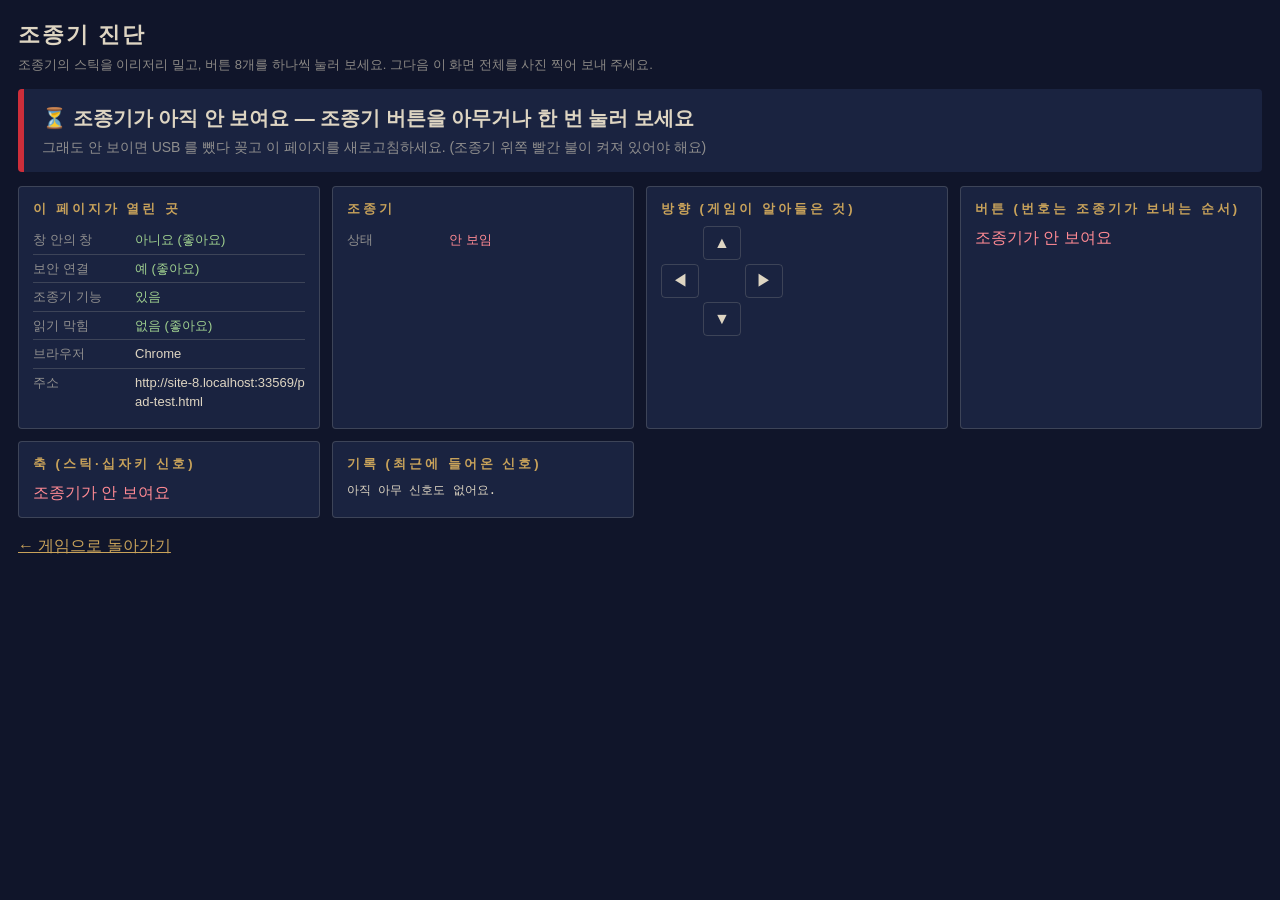
==== pad-test.html @ f063224a "조이스틱이 버튼 이름대로 동작하게 고치고 진단 페이지 추가 조종기 진단 페이지 (pad-test.html) 새로 만듦 - 조종기가 보내는 축·버튼 값을 날것 그대로 실시간으로 보여" ====
<!DOCTYPE html>
<html lang="ko">
<head>
  <meta charset="UTF-8">
  <meta name="viewport" content="width=device-width, initial-scale=1.0">
  <title>조종기 진단 — 독립을 향하여</title>
  <style>
    /* ==============================================================
       조종기 진단 페이지
       ★ 조종기가 보내는 신호를 날것 그대로 보여줘요.
         게임에서 조종기가 안 먹을 때, 이 화면을 사진 찍어 보내면
         무엇이 문제인지 바로 알 수 있어요.
       ============================================================== */
    :root {
      --bg: #10152a; --panel: #1a2340; --ink: #080b16;
      --paper: #ded5c2; --dim: rgba(222, 213, 194, 0.6);
      --ochre: #c8a25a; --red: #cd2e3a; --moss: #6f8f6a;
      --line: rgba(222, 213, 194, 0.18);
    }
    * { box-sizing: border-box; margin: 0; padding: 0; }
    body {
      font-family: "Apple SD Gothic Neo", "Noto Sans KR", "Malgun Gothic", sans-serif;
      background: var(--bg); color: var(--paper);
      padding: 18px; line-height: 1.5;
    }
    h1 { font-size: 22px; letter-spacing: 2px; margin-bottom: 4px; }
    .sub { color: var(--dim); font-size: 13px; margin-bottom: 14px; }

    /* 맨 위 큰 결과 */
    #verdict {
      font-size: 20px; font-weight: 800; padding: 14px 18px;
      border-radius: 4px; margin-bottom: 14px;
      background: var(--panel); border-left: 6px solid var(--dim);
    }
    #verdict.good { border-left-color: var(--moss); }
    #verdict.bad  { border-left-color: var(--red); }
    #verdict small { display: block; font-size: 14px; font-weight: 500; color: var(--dim); margin-top: 4px; }

    .grid { display: grid; grid-template-columns: repeat(auto-fit, minmax(300px, 1fr)); gap: 12px; }
    .card { background: var(--panel); border: 1px solid var(--line); border-radius: 4px; padding: 12px 14px; }
    .card h2 { font-size: 13px; letter-spacing: 3px; color: var(--ochre); margin-bottom: 8px; }

    .row { display: flex; gap: 10px; padding: 4px 0; border-bottom: 1px solid var(--line); font-size: 13px; }
    .row:last-child { border-bottom: none; }
    .row b { flex: none; width: 92px; color: var(--dim); font-weight: 500; }
    .row span { word-break: break-all; }
    .ok  { color: #9fd08f; } .no { color: #ff8a93; }

    /* 축 막대 */
    .axis { display: grid; grid-template-columns: 34px 1fr 54px; gap: 8px; align-items: center; margin: 3px 0; font-size: 12px; }
    .bar { position: relative; height: 14px; background: rgba(0,0,0,0.35); border: 1px solid var(--line); }
    .bar::before { content: ''; position: absolute; left: 50%; top: 0; bottom: 0; width: 1px; background: var(--line); }
    .fill { position: absolute; top: 0; bottom: 0; background: var(--ochre); }
    .axis.moved .fill { background: var(--red); }
    .num { font-family: ui-monospace, Consolas, monospace; text-align: right; }

    /* 버튼 칸 */
    .btns { display: flex; flex-wrap: wrap; gap: 5px; }
    .btn { width: 40px; height: 34px; display: grid; place-items: center; border: 1px solid var(--line); border-radius: 4px; font-size: 12px; font-weight: 800; }
    .btn.on { background: var(--ochre); color: var(--ink); border-color: var(--ochre); }

    /* 방향 */
    .dirs { display: grid; grid-template-columns: repeat(3, 38px); gap: 4px; }
    .dir { height: 34px; display: grid; place-items: center; border: 1px solid var(--line); border-radius: 4px; }
    .dir.on { background: var(--moss); color: var(--ink); }

    #log { font-family: ui-monospace, Consolas, monospace; font-size: 12px; max-height: 180px; overflow-y: auto; white-space: pre-wrap; }
    .back { display: inline-block; margin-top: 16px; color: var(--ochre); }
  </style>
</head>
<body>
  <h1>조종기 진단</h1>
  <p class="sub">조종기의 스틱을 이리저리 밀고, 버튼 8개를 하나씩 눌러 보세요. 그다음 이 화면 전체를 사진 찍어 보내 주세요.</p>

  <div id="verdict">확인하는 중…</div>

  <div class="grid">
    <div class="card">
      <h2>이 페이지가 열린 곳</h2>
      <div id="env"></div>
    </div>

    <div class="card">
      <h2>조종기</h2>
      <div id="pad"></div>
    </div>

    <div class="card">
      <h2>방향 (게임이 알아들은 것)</h2>
      <div class="dirs">
        <span></span><div class="dir" id="d-up">▲</div><span></span>
        <div class="dir" id="d-left">◀</div><span></span><div class="dir" id="d-right">▶</div>
        <span></span><div class="dir" id="d-down">▼</div><span></span>
      </div>
    </div>

    <div class="card">
      <h2>버튼 (번호는 조종기가 보내는 순서)</h2>
      <div class="btns" id="btns"></div>
    </div>

    <div class="card">
      <h2>축 (스틱·십자키 신호)</h2>
      <div id="axes"></div>
    </div>

    <div class="card">
      <h2>기록 (최근에 들어온 신호)</h2>
      <div id="log">아직 아무 신호도 없어요.</div>
    </div>
  </div>

  <a class="back" href="index.html">← 게임으로 돌아가기</a>

  <script>
    /* ==============================================================
       조종기 진단 — 쉬운 설명
       1) 이 페이지가 '창 안의 창'인지, 보안 연결인지 확인해요
       2) 조종기가 보이면 축과 버튼 값을 실시간으로 그려요
       3) 키보드 신호(조종기가 키보드처럼 굴 때)도 함께 적어요
       ============================================================== */
    const $ = function (id) { return document.getElementById(id); };
    const logLines = [];
    let firstAxes = null;          // 처음 본 축 값 (가만히 있을 때)
    let blockedError = '';         // 조종기 읽기가 막혔을 때의 에러

    function log(text) {
      const t = new Date().toLocaleTimeString('ko-KR', { hour12: false });
      logLines.unshift(t + '  ' + text);
      if (logLines.length > 40) logLines.pop();
      $('log').textContent = logLines.join('\n');
    }

    /* ---------- 1. 페이지가 열린 곳 ---------- */
    let inFrame = false;
    try { inFrame = window.self !== window.top; } catch (e) { inFrame = true; }

    function row(name, value, good) {
      const cls = good === undefined ? '' : (good ? 'ok' : 'no');
      return '<div class="row"><b>' + name + '</b><span class="' + cls + '">' + value + '</span></div>';
    }

    function drawEnv() {
      const ua = navigator.userAgent;
      const browser = /Edg\//.test(ua) ? 'Edge' : /Chrome\//.test(ua) ? 'Chrome' :
                      /Firefox\//.test(ua) ? 'Firefox' : /Safari\//.test(ua) ? 'Safari' : '모름';
      $('env').innerHTML =
        row('창 안의 창', inFrame ? '예 — 조종기가 막혀요!' : '아니요 (좋아요)', !inFrame) +
        row('보안 연결', window.isSecureContext ? '예 (좋아요)' : '아니요 — 조종기가 막힐 수 있어요', window.isSecureContext) +
        row('조종기 기능', navigator.getGamepads ? '있음' : '없음 — 브라우저를 바꿔야 해요', !!navigator.getGamepads) +
        row('읽기 막힘', blockedError ? blockedError : '없음 (좋아요)', !blockedError) +
        row('브라우저', browser) +
        row('주소', location.href);
    }

    /* ---------- 2. 조종기 읽기 ---------- */
    function getPads() {
      try {
        return navigator.getGamepads ? Array.prototype.slice.call(navigator.getGamepads()) : [];
      } catch (e) {
        if (!blockedError) { blockedError = e.name + ': ' + e.message; drawEnv(); }
        return [];
      }
    }

    window.addEventListener('gamepadconnected', function (e) {
      log('조종기 연결됨 : ' + e.gamepad.id + ' (방식: ' + (e.gamepad.mapping || '표준 아님') + ')');
    });
    window.addEventListener('gamepaddisconnected', function (e) {
      log('조종기 빠짐 : ' + e.gamepad.id);
      firstAxes = null;
    });

    const lastButtons = [];
    const lastAxisBig = [];

    function tick() {
      const pads = getPads().filter(Boolean);
      const pad = pads[0];

      /* --- 맨 위 결과 --- */
      const v = $('verdict');
      if (inFrame || blockedError) {
        v.className = 'bad';
        v.innerHTML = '❌ 이 화면에서는 브라우저가 조종기를 막고 있어요' +
          '<small>주소창에 https://i20091119-ai.github.io/2026ex/pad-test.html 을 직접 입력해서 새 탭으로 여세요.</small>';
      } else if (!pad) {
        v.className = 'bad';
        v.innerHTML = '⏳ 조종기가 아직 안 보여요 — 조종기 버튼을 아무거나 한 번 눌러 보세요' +
          '<small>그래도 안 보이면 USB 를 뺐다 꽂고 이 페이지를 새로고침하세요. (조종기 위쪽 빨간 불이 켜져 있어야 해요)</small>';
      } else {
        v.className = 'good';
        v.innerHTML = '✅ 조종기 신호가 들어와요 : ' + pad.id +
          '<small>방식 : ' + (pad.mapping === 'standard' ? 'XINPUT (표준) — 게임과 가장 잘 맞아요' :
                              'DINPUT (표준 아님) — 스위치를 XINPUT/NS 로 바꾸면 더 확실해요') +
          ' · 축 ' + pad.axes.length + '개 · 버튼 ' + pad.buttons.length + '개</small>';
      }

      /* --- 조종기 정보 --- */
      $('pad').innerHTML = pad ?
        row('이름', pad.id) +
        row('방식', pad.mapping === 'standard' ? 'standard (XINPUT)' : '"' + pad.mapping + '" (DINPUT)', pad.mapping === 'standard') +
        row('연결 번호', pad.index) +
        row('축 개수', pad.axes.length) +
        row('버튼 개수', pad.buttons.length) +
        (pads.length > 1 ? row('다른 조종기', (pads.length - 1) + '개 더 있음') : '')
        : row('상태', '안 보임', false);

      if (pad) {
        if (!firstAxes) firstAxes = pad.axes.slice();

        /* --- 버튼 --- */
        let html = '';
        pad.buttons.forEach(function (b, i) {
          const on = b.pressed || b.value > 0.5;
          html += '<div class="btn' + (on ? ' on' : '') + '">' + i + '</div>';
          if (on && !lastButtons[i]) log('버튼 ' + i + ' 눌림');
          lastButtons[i] = on;
        });
        $('btns').innerHTML = html;

        /* --- 축 --- */
        html = '';
        pad.axes.forEach(function (a, i) {
          const rest = firstAxes[i] || 0;
          const moved = Math.abs(a - rest) > 0.3 && Math.abs(a) <= 1.05;
          const clamped = Math.max(-1, Math.min(1, a));
          const left = clamped < 0 ? 50 + clamped * 50 : 50;
          const width = Math.abs(clamped) * 50;
          html += '<div class="axis' + (moved ? ' moved' : '') + '">' +
                    '<span>축 ' + i + '</span>' +
                    '<div class="bar"><div class="fill" style="left:' + left + '%;width:' + width + '%"></div></div>' +
                    '<span class="num">' + a.toFixed(2) + '</span>' +
                  '</div>';
          if (moved && !lastAxisBig[i]) log('축 ' + i + ' 움직임 : ' + a.toFixed(2) + '  (가만히 있을 때 ' + rest.toFixed(2) + ')');
          lastAxisBig[i] = moved;
        });
        $('axes').innerHTML = html;
      } else {
        $('btns').innerHTML = '<span class="no">조종기가 안 보여요</span>';
        $('axes').innerHTML = '<span class="no">조종기가 안 보여요</span>';
      }

      /* --- 게임이 알아들은 방향 (게임과 같은 방식으로 계산) --- */
      const dir = { up: false, down: false, left: false, right: false };
      if (pad) {
        const mv = function (i) {
          const a = pad.axes[i];
          if (a === undefined || Math.abs(a) > 1.05) return 0;
          const r = (firstAxes && Math.abs(firstAxes[i]) <= 1.05) ? firstAxes[i] : 0;
          return a - r;
        };
        const pick = function () { let b = 0; for (let k = 0; k < arguments.length; k++) if (Math.abs(arguments[k]) > Math.abs(b)) b = arguments[k]; return b; };
        const x = pick(mv(0), mv(2));
        const y = pick(mv(1), mv(3), mv(5));
        const btn = function (i) { return pad.buttons[i] ? pad.buttons[i].pressed : false; };
        dir.up = y < -0.5 || btn(12);   dir.down = y > 0.5 || btn(13);
        dir.left = x < -0.5 || btn(14); dir.right = x > 0.5 || btn(15);
        for (let a = 4; a < pad.axes.length; a++) {
          const h = pad.axes[a];
          if (!firstAxes || !(Math.abs(firstAxes[a]) > 1.05)) continue;
          if (h === undefined || Math.abs(h) > 1.05) continue;
          const idx = Math.round((h + 1) * 3.5);
          if ([7, 0, 1].indexOf(idx) >= 0) dir.up = true;
          if ([1, 2, 3].indexOf(idx) >= 0) dir.right = true;
          if ([3, 4, 5].indexOf(idx) >= 0) dir.down = true;
          if ([5, 6, 7].indexOf(idx) >= 0) dir.left = true;
        }
      }
      ['up', 'down', 'left', 'right'].forEach(function (d) {
        $('d-' + d).classList.toggle('on', dir[d]);
      });

      requestAnimationFrame(tick);
    }

    /* ---------- 3. 키보드 신호도 적어요 ----------
       (아케이드 기판 중에는 키보드처럼 신호를 보내는 것도 있어요) */
    window.addEventListener('keydown', function (e) {
      log('키보드 : ' + e.code + '  (' + e.key + ')');
      if (['ArrowUp', 'ArrowDown', 'ArrowLeft', 'ArrowRight', 'Space'].indexOf(e.code) >= 0) e.preventDefault();
    });

    drawEnv();
    requestAnimationFrame(tick);
  </script>
</body>
</html>
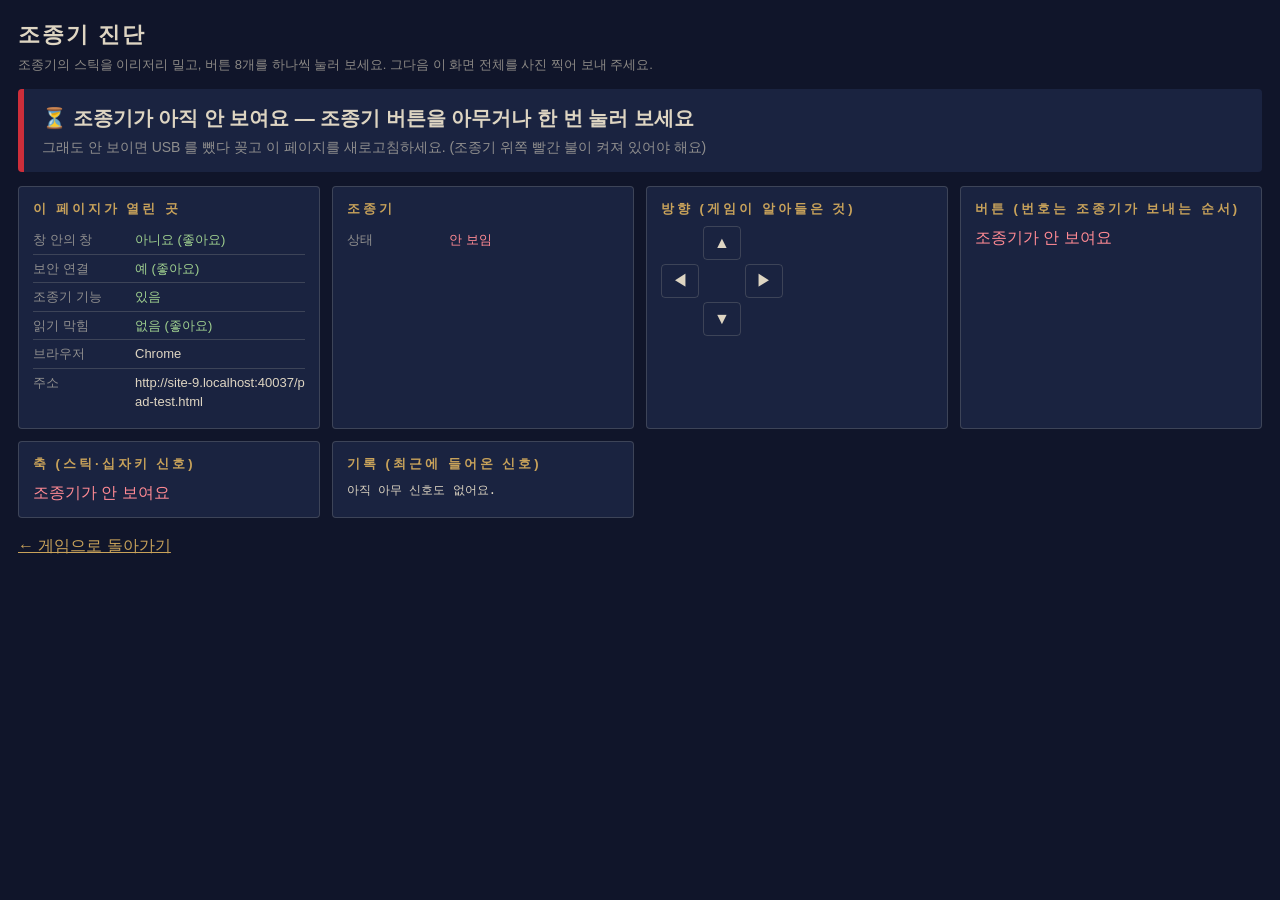
==== commit 4118231d: "조종기 : 스틱을 오른쪽으로 밀 때 '위'가 함께 켜지던 문제 고침 - 맞추기에서 배운 방향이 쓰는 축은 기본 방식으로 다시 읽지 않아요   (스틱이 옆으로 돌아가 달린 조종기에서" ====
--- a/pad-test.html
+++ b/pad-test.html
@@ -241,24 +241,48 @@
         $('axes').innerHTML = '<span class="no">조종기가 안 보여요</span>';
       }
 
-      /* --- 게임이 알아들은 방향 (게임과 같은 방식으로 계산) --- */
+      /* --- 게임이 알아들은 방향 (게임과 같은 방식으로 계산) ---
+         ★ 게임에서 「조종기 맞추기」를 했으면 그 설정을 먼저 써요.
+           맞춘 방향이 쓰는 축·버튼은 기본 방식으로 다시 읽지 않아요. */
       const dir = { up: false, down: false, left: false, right: false };
       if (pad) {
+        let learned = null;
+        try { learned = (JSON.parse(localStorage.getItem('dokrip.padmaps') || '{}')[pad.id] || {}).dirs || null; } catch (e) {}
+        const usedAxis = {}, usedBtn = {};
+        if (learned) for (const k in learned) {
+          const r = learned[k]; if (!r) continue;
+          if (r.type === 'axis') usedAxis[r.index] = true; else usedBtn[r.index] = true;
+        }
+        const restOf = function (i) { return (firstAxes && Math.abs(firstAxes[i]) <= 1.05) ? firstAxes[i] : 0; };
+        const ruleOn = function (r) {
+          if (!r) return false;
+          if (r.type === 'button') return !!(pad.buttons[r.index] && pad.buttons[r.index].pressed);
+          const v = pad.axes[r.index];
+          if (v === undefined || Math.abs(v) > 1.05) return false;
+          const rest = firstAxes ? firstAxes[r.index] : 0;
+          if (!(Math.abs(rest) > 1.05) && Math.abs(v - (rest || 0)) < 0.4) return false;
+          if (Math.abs(r.value) >= 0.85) return r.value > 0 ? v > 0.5 : v < -0.5;
+          return Math.abs(v - r.value) < 0.18;
+        };
+        if (learned) ['up', 'down', 'left', 'right'].forEach(function (d) { if (ruleOn(learned[d])) dir[d] = true; });
+
         const mv = function (i) {
           const a = pad.axes[i];
-          if (a === undefined || Math.abs(a) > 1.05) return 0;
-          const r = (firstAxes && Math.abs(firstAxes[i]) <= 1.05) ? firstAxes[i] : 0;
-          return a - r;
+          if (a === undefined || Math.abs(a) > 1.05 || usedAxis[i]) return 0;
+          if (firstAxes && Math.abs(firstAxes[i]) > 0.9) return 0;   // 가만히 있을 때 끝에 붙은 축 = 트리거
+          return a - restOf(i);
         };
         const pick = function () { let b = 0; for (let k = 0; k < arguments.length; k++) if (Math.abs(arguments[k]) > Math.abs(b)) b = arguments[k]; return b; };
         const x = pick(mv(0), mv(2));
-        const y = pick(mv(1), mv(3), mv(5));
-        const btn = function (i) { return pad.buttons[i] ? pad.buttons[i].pressed : false; };
-        dir.up = y < -0.5 || btn(12);   dir.down = y > 0.5 || btn(13);
-        dir.left = x < -0.5 || btn(14); dir.right = x > 0.5 || btn(15);
+        const y = pad.mapping === 'standard' ? pick(mv(1), mv(3), mv(5)) : pick(mv(1), mv(5));
+        const btn = function (i) { return !usedBtn[i] && pad.buttons[i] ? pad.buttons[i].pressed : false; };
+        if (y < -0.5 || btn(12)) dir.up = true;
+        if (y > 0.5 || btn(13)) dir.down = true;
+        if (x < -0.5 || btn(14)) dir.left = true;
+        if (x > 0.5 || btn(15)) dir.right = true;
         for (let a = 4; a < pad.axes.length; a++) {
           const h = pad.axes[a];
-          if (!firstAxes || !(Math.abs(firstAxes[a]) > 1.05)) continue;
+          if (usedAxis[a] || !firstAxes || !(Math.abs(firstAxes[a]) > 1.05)) continue;
           if (h === undefined || Math.abs(h) > 1.05) continue;
           const idx = Math.round((h + 1) * 3.5);
           if ([7, 0, 1].indexOf(idx) >= 0) dir.up = true;
